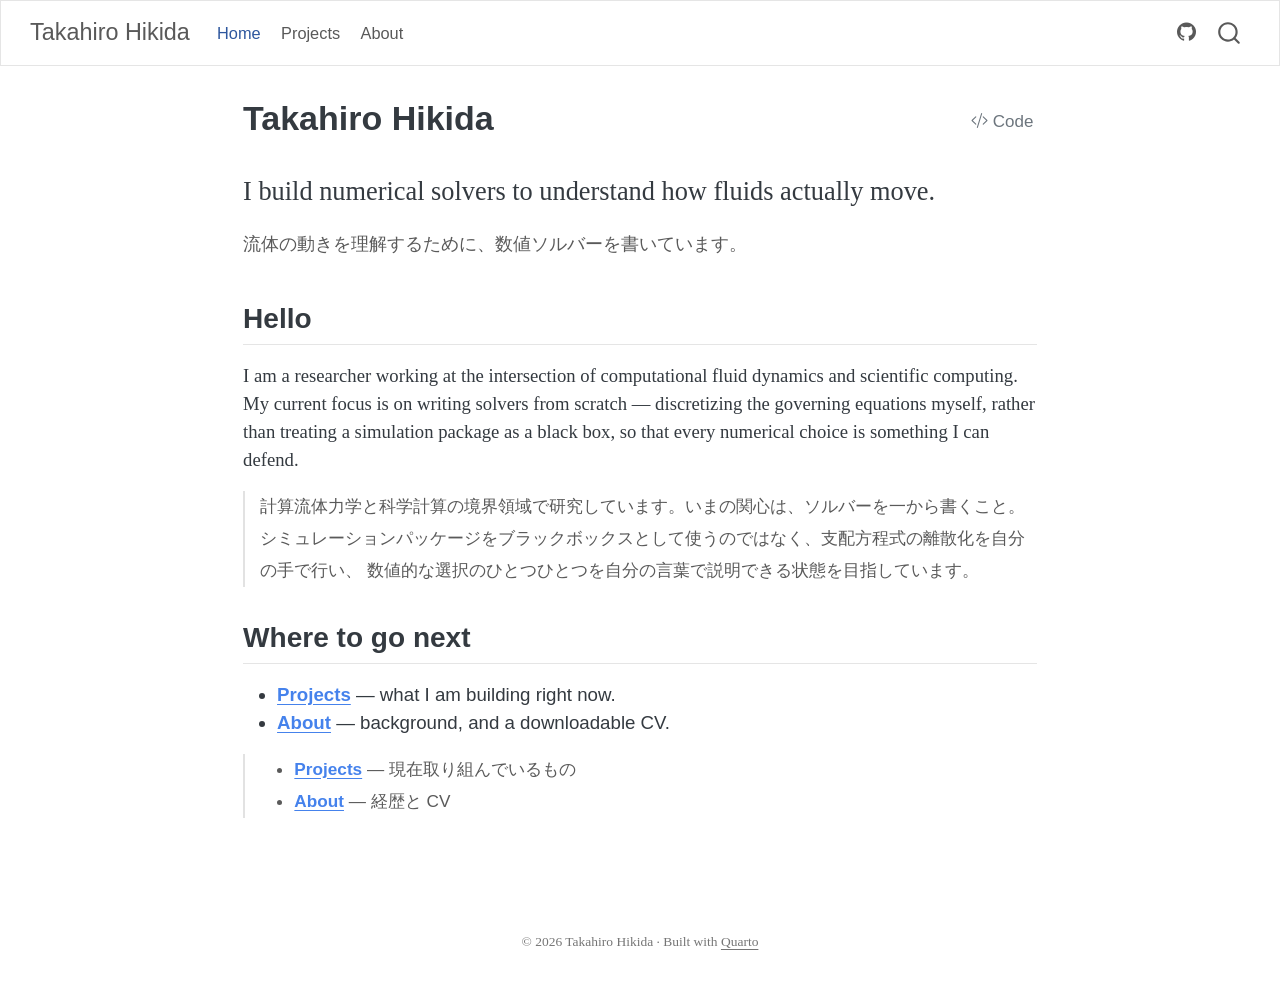
==== index.html @ 6de11430 "Built site for gh-pages" ====
<!DOCTYPE html>
<html xmlns="http://www.w3.org/1999/xhtml" lang="en" xml:lang="en"><head>

<meta charset="utf-8">
<meta name="generator" content="quarto-1.10.18">

<meta name="viewport" content="width=device-width, initial-scale=1.0, user-scalable=yes">


<title>Takahiro Hikida</title>
<style>
/* Default styles provided by pandoc.
** See https://pandoc.org/MANUAL.html#variables-for-html for config info.
*/
span.smallcaps{font-variant: small-caps;}
div.columns{display: flex; gap: 1.5em;}
div.column{flex: auto;}
@media screen {
div.columns{gap: min(4vw, 1.5em);}
div.column{overflow-x: auto;}
}
div.hanging-indent{margin-left: 1.5em; text-indent: -1.5em;}
ul.task-list{list-style: none;}
ul.task-list li input[type="checkbox"] {
  width: 0.8em;
  margin: 0 0.8em 0.2em -1em; /* quarto-specific, see https://github.com/quarto-dev/quarto-cli/issues/4556 */ 
  vertical-align: middle;
}
/* CSS for syntax highlighting */
html { -webkit-text-size-adjust: 100%; }
pre > code.sourceCode { white-space: pre; position: relative; }
pre > code.sourceCode > span { display: inline-block; line-height: 1.25; }
pre > code.sourceCode > span:empty { height: 1.2em; }
.sourceCode { overflow: visible; }
code.sourceCode > span { color: inherit; text-decoration: inherit; }
div.sourceCode { margin: 1em 0; }
pre.sourceCode { margin: 0; }
@media screen {
div.sourceCode { overflow: auto; }
}
@media print {
pre > code.sourceCode { white-space: pre-wrap; }
pre > code.sourceCode > span { text-indent: -5em; padding-left: 5em; }
}
pre.numberSource code
  { counter-reset: source-line 0; }
pre.numberSource code > span
  { position: relative; left: -4em; counter-increment: source-line; }
pre.numberSource code > span > a:first-child::before
  { content: counter(source-line);
    position: relative; left: -1em; text-align: right; vertical-align: baseline;
    border: none; display: inline-block;
    -webkit-touch-callout: none; -webkit-user-select: none;
    -khtml-user-select: none; -moz-user-select: none;
    -ms-user-select: none; user-select: none;
    padding: 0 4px; width: 4em;
  }
pre.numberSource { margin-left: 3em;  padding-left: 4px; }
div.sourceCode
  {   }
@media screen {
pre > code.sourceCode > span > a:first-child::before { text-decoration: underline; }
}
</style>


<script src="site_libs/quarto-nav/quarto-nav.js"></script>
<script src="site_libs/quarto-nav/headroom.min.js"></script>
<script src="site_libs/clipboard/clipboard.min.js"></script>
<script src="site_libs/quarto-search/autocomplete.umd.js"></script>
<script src="site_libs/quarto-search/fuse.min.js"></script>
<script src="site_libs/quarto-search/quarto-search.js"></script>
<meta name="quarto:offset" content="./">
<script src="site_libs/quarto-html/quarto.js" type="module"></script>
<script src="site_libs/quarto-html/tabsets/tabsets.js" type="module"></script>
<script src="site_libs/quarto-html/popper.min.js"></script>
<script src="site_libs/quarto-html/tippy.umd.min.js"></script>
<script src="site_libs/quarto-html/anchor.min.js"></script>
<link href="site_libs/quarto-html/tippy.css" rel="stylesheet">
<link href="site_libs/quarto-html/quarto-syntax-highlighting-64a204ab8560d761af7679ceaba22944.css" rel="stylesheet" id="quarto-text-highlighting-styles">
<script src="site_libs/bootstrap/bootstrap.min.js"></script>
<link href="site_libs/bootstrap/bootstrap-icons.css" rel="stylesheet">
<link href="site_libs/bootstrap/bootstrap-bd2fbcf52716fee708c0453c73363b80.min.css" rel="stylesheet" append-hash="true" id="quarto-bootstrap" data-mode="light">
<script id="quarto-search-options" type="application/json">{
  "location": "navbar",
  "copy-button": false,
  "collapse-after": 3,
  "panel-placement": "end",
  "type": "overlay",
  "limit": 50,
  "keyboard-shortcut": [
    "f",
    "/",
    "s"
  ],
  "show-item-context": false,
  "language": {
    "search-no-results-text": "No results",
    "search-matching-documents-text": "matching documents",
    "search-copy-link-title": "Copy link to search",
    "search-hide-matches-text": "Hide additional matches",
    "search-more-match-text": "more match in this document",
    "search-more-matches-text": "more matches in this document",
    "search-clear-button-title": "Clear",
    "search-text-placeholder": "",
    "search-detached-cancel-button-title": "Cancel",
    "search-submit-button-title": "Submit",
    "search-label": "Search"
  }
}</script>


<link rel="stylesheet" href="styles.css">
</head>

<body class="nav-fixed fullcontent quarto-light">

<div id="quarto-search-results"></div>
  <header id="quarto-header" class="headroom fixed-top">
    <nav class="navbar navbar-expand-lg " data-bs-theme="dark">
      <div class="navbar-container container-fluid">
      <div class="navbar-brand-container mx-auto">
    <a class="navbar-brand" href="./index.html">
    <span class="navbar-title">Takahiro Hikida</span>
    </a>
  </div>
            <div id="quarto-search" class="" title="Search"></div>
          <button class="navbar-toggler" type="button" data-bs-toggle="collapse" data-bs-target="#navbarCollapse" aria-controls="navbarCollapse" role="menu" aria-expanded="false" aria-label="Toggle navigation" onclick="if (window.quartoToggleHeadroom) { window.quartoToggleHeadroom(); }">
  <span class="navbar-toggler-icon"></span>
</button>
          <div class="collapse navbar-collapse" id="navbarCollapse">
            <ul class="navbar-nav navbar-nav-scroll me-auto">
  <li class="nav-item">
    <a class="nav-link active" href="./index.html" aria-current="page"> 
<span class="menu-text">Home</span></a>
  </li>  
  <li class="nav-item">
    <a class="nav-link" href="./projects.html"> 
<span class="menu-text">Projects</span></a>
  </li>  
  <li class="nav-item">
    <a class="nav-link" href="./about.html"> 
<span class="menu-text">About</span></a>
  </li>  
</ul>
            <ul class="navbar-nav navbar-nav-scroll ms-auto">
  <li class="nav-item compact">
    <a class="nav-link" href="https://github.com/takahiro-h16"> <i class="bi bi-github" role="img" aria-label="GitHub">
</i> 
<span class="menu-text"></span></a>
  </li>  
</ul>
          </div> <!-- /navcollapse -->
            <div class="quarto-navbar-tools">
</div>
      </div> <!-- /container-fluid -->
    </nav>
</header>
<!-- content -->
<div id="quarto-content" class="quarto-container page-columns page-rows-contents page-layout-article page-navbar">
<!-- sidebar -->
<!-- margin-sidebar -->
    
<!-- main -->
<main class="content" id="quarto-document-content">

<header id="title-block-header" class="quarto-title-block default">
<div class="quarto-title">
<div class="quarto-title-block"><div><h1 class="title">Takahiro Hikida</h1><button type="button" class="btn code-tools-button" id="quarto-code-tools-source"><i class="bi"></i> Code</button></div></div>
</div>



<div class="quarto-title-meta">

    
  
    
  </div>
  


</header>


<div class="lead-definition">
<p>I build numerical solvers to understand how fluids actually move.</p>
</div>
<div class="ja lead-definition-ja">
<p>流体の動きを理解するために、数値ソルバーを書いています。</p>
</div>
<section id="hello" class="level2">
<h2 class="anchored" data-anchor-id="hello">Hello</h2>
<p>I am a researcher working at the intersection of computational fluid dynamics and scientific computing. My current focus is on writing solvers from scratch — discretizing the governing equations myself, rather than treating a simulation package as a black box, so that every numerical choice is something I can defend.</p>
<div class="ja">
<p>計算流体力学と科学計算の境界領域で研究しています。いまの関心は、ソルバーを一から書くこと。 シミュレーションパッケージをブラックボックスとして使うのではなく、支配方程式の離散化を自分の手で行い、 数値的な選択のひとつひとつを自分の言葉で説明できる状態を目指しています。</p>
</div>
</section>
<section id="where-to-go-next" class="level2">
<h2 class="anchored" data-anchor-id="where-to-go-next">Where to go next</h2>
<ul>
<li><a href="./projects.html"><strong>Projects</strong></a> — what I am building right now.</li>
<li><a href="./about.html"><strong>About</strong></a> — background, and a downloadable CV.</li>
</ul>
<div class="ja">
<ul>
<li><a href="./projects.html"><strong>Projects</strong></a> — 現在取り組んでいるもの</li>
<li><a href="./about.html"><strong>About</strong></a> — 経歴と CV</li>
</ul>
</div>


<!-- -->

</section>

</main> <!-- /main -->
<script id="quarto-html-after-body" type="application/javascript">
  window.document.addEventListener("DOMContentLoaded", function (event) {
    const icon = "";
    const anchorJS = new window.AnchorJS();
    anchorJS.options = {
      placement: 'right',
      icon: icon
    };
    anchorJS.add('.anchored');
    const isCodeAnnotation = (el) => {
      for (const clz of el.classList) {
        if (clz.startsWith('code-annotation-')) {                     
          return true;
        }
      }
      return false;
    }
    const onCopySuccess = function(e) {
      // button target
      const button = e.trigger;
      // don't keep focus
      button.blur();
      // flash "checked"
      button.classList.add('code-copy-button-checked');
      var currentTitle = button.getAttribute("title");
      button.setAttribute("title", "Copied!");
      let tooltip;
      if (window.bootstrap) {
        button.setAttribute("data-bs-toggle", "tooltip");
        button.setAttribute("data-bs-placement", "left");
        button.setAttribute("data-bs-title", "Copied!");
        tooltip = new bootstrap.Tooltip(button, 
          { trigger: "manual", 
            customClass: "code-copy-button-tooltip",
            offset: [0, -8]});
        tooltip.show();    
      }
      setTimeout(function() {
        if (tooltip) {
          tooltip.hide();
          button.removeAttribute("data-bs-title");
          button.removeAttribute("data-bs-toggle");
          button.removeAttribute("data-bs-placement");
        }
        button.setAttribute("title", currentTitle);
        button.classList.remove('code-copy-button-checked');
      }, 1000);
      // clear code selection
      e.clearSelection();
    }
    const getTextToCopy = function(trigger) {
      const outerScaffold = trigger.parentElement.cloneNode(true);
      const codeEl = outerScaffold.querySelector('code');
      for (const childEl of codeEl.children) {
        if (isCodeAnnotation(childEl)) {
          childEl.remove();
        }
      }
      return codeEl.innerText;
    }
    const clipboard = new window.ClipboardJS('.code-copy-button:not([data-in-quarto-modal])', {
      text: getTextToCopy
    });
    clipboard.on('success', onCopySuccess);
    if (window.document.getElementById('quarto-embedded-source-code-modal')) {
      const clipboardModal = new window.ClipboardJS('.code-copy-button[data-in-quarto-modal]', {
        text: getTextToCopy,
        container: window.document.getElementById('quarto-embedded-source-code-modal')
      });
      clipboardModal.on('success', onCopySuccess);
    }
    const viewSource = window.document.getElementById('quarto-view-source') ||
                       window.document.getElementById('quarto-code-tools-source');
    if (viewSource) {
      const sourceUrl = viewSource.getAttribute("data-quarto-source-url");
      viewSource.addEventListener("click", function(e) {
        if (sourceUrl) {
          // rstudio viewer pane
          if (/\bcapabilities=\b/.test(window.location)) {
            window.open(sourceUrl);
          } else {
            window.location.href = sourceUrl;
          }
        } else {
          const modal = new bootstrap.Modal(document.getElementById('quarto-embedded-source-code-modal'));
          modal.show();
        }
        return false;
      });
    }
    function toggleCodeHandler(show) {
      return function(e) {
        const cellDetails = window.document.querySelectorAll(".cell details.code-fold");
        for (let i=0; i<cellDetails.length; i++) {
          const details = cellDetails[i];
          if (show) {
            details.open = true;
          } else {
            details.removeAttribute("open");
          }
        }
        const cellCodeDivs = window.document.querySelectorAll(".cell div.sourceCode.cell-code");
        const fromCls = show ? "hidden" : "unhidden";
        const toCls = show ? "unhidden" : "hidden";
        for (let i=0; i<cellCodeDivs.length; i++) {
          const codeDiv = cellCodeDivs[i];
          if (codeDiv.classList.contains(fromCls)) {
            codeDiv.classList.remove(fromCls);
            codeDiv.classList.add(toCls);
          } 
        }
        return false;
      }
    }
    const hideAllCode = window.document.getElementById("quarto-hide-all-code");
    if (hideAllCode) {
      hideAllCode.addEventListener("click", toggleCodeHandler(false));
    }
    const showAllCode = window.document.getElementById("quarto-show-all-code");
    if (showAllCode) {
      showAllCode.addEventListener("click", toggleCodeHandler(true));
    }
      var localhostRegex = new RegExp(/^(?:http|https):\/\/localhost\:?[0-9]*\//);
      var mailtoRegex = new RegExp(/^mailto:/);
        var filterRegex = new RegExp("https:\/\/takahiro-h16\.github\.io");
      var isInternal = (href) => {
          return filterRegex.test(href) || localhostRegex.test(href) || mailtoRegex.test(href);
      }
      // Inspect non-navigation links and adorn them if external
     var links = window.document.querySelectorAll('a[href]:not(.nav-link):not(.navbar-brand):not(.toc-action):not(.sidebar-link):not(.sidebar-item-toggle):not(.pagination-link):not(.no-external):not([aria-hidden]):not(.dropdown-item):not(.quarto-navigation-tool):not(.about-link)');
      for (var i=0; i<links.length; i++) {
        const link = links[i];
        if (!isInternal(link.href)) {
          // undo the damage that might have been done by quarto-nav.js in the case of
          // links that we want to consider external
          if (link.dataset.originalHref !== undefined) {
            link.href = link.dataset.originalHref;
          }
        }
      }
    function tippyHover(el, contentFn, onTriggerFn, onUntriggerFn) {
      const config = {
        allowHTML: true,
        maxWidth: 500,
        delay: 100,
        arrow: false,
        appendTo: function(el) {
            return el.parentElement;
        },
        interactive: true,
        interactiveBorder: 10,
        theme: 'quarto',
        placement: 'bottom-start',
      };
      if (contentFn) {
        config.content = contentFn;
      }
      if (onTriggerFn) {
        config.onTrigger = onTriggerFn;
      }
      if (onUntriggerFn) {
        config.onUntrigger = onUntriggerFn;
      }
      window.tippy(el, config); 
    }
    const noterefs = window.document.querySelectorAll('a[role="doc-noteref"]');
    for (var i=0; i<noterefs.length; i++) {
      const ref = noterefs[i];
      tippyHover(ref, function() {
        // use id or data attribute instead here
        let href = ref.getAttribute('data-footnote-href') || ref.getAttribute('href');
        try { href = new URL(href).hash; } catch {}
        const id = href.replace(/^#\/?/, "");
        const note = window.document.getElementById(id);
        if (note) {
          return note.innerHTML;
        } else {
          return "";
        }
      });
    }
    const xrefs = window.document.querySelectorAll('a.quarto-xref');
    const processXRef = (id, note) => {
      // Strip column container classes
      const stripColumnClz = (el) => {
        el.classList.remove("page-full", "page-columns");
        if (el.children) {
          for (const child of el.children) {
            stripColumnClz(child);
          }
        }
      }
      stripColumnClz(note)
      if (id === null || id.startsWith('sec-')) {
        // Special case sections, only their first couple elements
        const container = document.createElement("div");
        if (note.children && note.children.length > 2) {
          container.appendChild(note.children[0].cloneNode(true));
          for (let i = 1; i < note.children.length; i++) {
            const child = note.children[i];
            if (child.tagName === "P" && child.innerText === "") {
              continue;
            } else {
              container.appendChild(child.cloneNode(true));
              break;
            }
          }
          if (window.Quarto?.typesetMath) {
            window.Quarto.typesetMath(container);
          }
          return container.innerHTML
        } else {
          if (window.Quarto?.typesetMath) {
            window.Quarto.typesetMath(note);
          }
          return note.innerHTML;
        }
      } else {
        // Remove any anchor links if they are present
        const anchorLink = note.querySelector('a.anchorjs-link');
        if (anchorLink) {
          anchorLink.remove();
        }
        if (window.Quarto?.typesetMath) {
          window.Quarto.typesetMath(note);
        }
        if (note.classList.contains("callout")) {
          return note.outerHTML;
        } else {
          return note.innerHTML;
        }
      }
    }
    for (var i=0; i<xrefs.length; i++) {
      const xref = xrefs[i];
      tippyHover(xref, undefined, function(instance) {
        instance.disable();
        let url = xref.getAttribute('href');
        let hash = undefined; 
        if (url.startsWith('#')) {
          hash = url;
        } else {
          try { hash = new URL(url).hash; } catch {}
        }
        if (hash) {
          const id = hash.replace(/^#\/?/, "");
          const note = window.document.getElementById(id);
          if (note !== null) {
            try {
              const html = processXRef(id, note.cloneNode(true));
              instance.setContent(html);
            } finally {
              instance.enable();
              instance.show();
            }
          } else {
            // See if we can fetch this
            fetch(url.split('#')[0])
            .then(res => res.text())
            .then(html => {
              const parser = new DOMParser();
              const htmlDoc = parser.parseFromString(html, "text/html");
              const note = htmlDoc.getElementById(id);
              if (note !== null) {
                const html = processXRef(id, note);
                instance.setContent(html);
              } 
            }).finally(() => {
              instance.enable();
              instance.show();
            });
          }
        } else {
          // See if we can fetch a full url (with no hash to target)
          // This is a special case and we should probably do some content thinning / targeting
          fetch(url)
          .then(res => res.text())
          .then(html => {
            const parser = new DOMParser();
            const htmlDoc = parser.parseFromString(html, "text/html");
            const note = htmlDoc.querySelector('main.content');
            if (note !== null) {
              // This should only happen for chapter cross references
              // (since there is no id in the URL)
              // remove the first header
              if (note.children.length > 0 && note.children[0].tagName === "HEADER") {
                note.children[0].remove();
              }
              const html = processXRef(null, note);
              instance.setContent(html);
            } 
          }).finally(() => {
            instance.enable();
            instance.show();
          });
        }
      }, function(instance) {
      });
    }
        let selectedAnnoteEl;
        const selectorForAnnotation = ( cell, annotation) => {
          let cellAttr = 'data-code-cell="' + cell + '"';
          let lineAttr = 'data-code-annotation="' +  annotation + '"';
          const selector = 'span[' + cellAttr + '][' + lineAttr + ']';
          return selector;
        }
        const selectCodeLines = (annoteEl) => {
          const doc = window.document;
          const targetCell = annoteEl.getAttribute("data-target-cell");
          const targetAnnotation = annoteEl.getAttribute("data-target-annotation");
          const annoteSpan = window.document.querySelector(selectorForAnnotation(targetCell, targetAnnotation));
          const lines = annoteSpan.getAttribute("data-code-lines").split(",");
          const lineIds = lines.map((line) => {
            return targetCell + "-" + line;
          })
          let top = null;
          let height = null;
          let parent = null;
          if (lineIds.length > 0) {
              //compute the position of the single el (top and bottom and make a div)
              const el = window.document.getElementById(lineIds[0]);
              top = el.offsetTop;
              height = el.offsetHeight;
              parent = el.parentElement.parentElement;
            if (lineIds.length > 1) {
              const lastEl = window.document.getElementById(lineIds[lineIds.length - 1]);
              const bottom = lastEl.offsetTop + lastEl.offsetHeight;
              height = bottom - top;
            }
            if (top !== null && height !== null && parent !== null) {
              // cook up a div (if necessary) and position it 
              let div = window.document.getElementById("code-annotation-line-highlight");
              if (div === null) {
                div = window.document.createElement("div");
                div.setAttribute("id", "code-annotation-line-highlight");
                div.style.position = 'absolute';
                parent.appendChild(div);
              }
              div.style.top = top - 2 + "px";
              div.style.height = height + 4 + "px";
              div.style.left = 0;
              let gutterDiv = window.document.getElementById("code-annotation-line-highlight-gutter");
              if (gutterDiv === null) {
                gutterDiv = window.document.createElement("div");
                gutterDiv.setAttribute("id", "code-annotation-line-highlight-gutter");
                gutterDiv.style.position = 'absolute';
                const codeCell = window.document.getElementById(targetCell);
                const gutter = codeCell.querySelector('.code-annotation-gutter');
                gutter.appendChild(gutterDiv);
              }
              gutterDiv.style.top = top - 2 + "px";
              gutterDiv.style.height = height + 4 + "px";
            }
            selectedAnnoteEl = annoteEl;
          }
        };
        const unselectCodeLines = () => {
          const elementsIds = ["code-annotation-line-highlight", "code-annotation-line-highlight-gutter"];
          elementsIds.forEach((elId) => {
            const div = window.document.getElementById(elId);
            if (div) {
              div.remove();
            }
          });
          selectedAnnoteEl = undefined;
        };
          // Handle positioning of the toggle
      window.addEventListener(
        "resize",
        throttle(() => {
          elRect = undefined;
          if (selectedAnnoteEl) {
            selectCodeLines(selectedAnnoteEl);
          }
        }, 10)
      );
      function throttle(fn, ms) {
      let throttle = false;
      let timer;
        return (...args) => {
          if(!throttle) { // first call gets through
              fn.apply(this, args);
              throttle = true;
          } else { // all the others get throttled
              if(timer) clearTimeout(timer); // cancel #2
              timer = setTimeout(() => {
                fn.apply(this, args);
                timer = throttle = false;
              }, ms);
          }
        };
      }
        // Attach click handler to the DT
        const annoteDls = window.document.querySelectorAll('dt[data-target-cell]');
        for (const annoteDlNode of annoteDls) {
          annoteDlNode.addEventListener('click', (event) => {
            const clickedEl = event.target;
            if (clickedEl !== selectedAnnoteEl) {
              unselectCodeLines();
              const activeEl = window.document.querySelector('dt[data-target-cell].code-annotation-active');
              if (activeEl) {
                activeEl.classList.remove('code-annotation-active');
              }
              selectCodeLines(clickedEl);
              clickedEl.classList.add('code-annotation-active');
            } else {
              // Unselect the line
              unselectCodeLines();
              clickedEl.classList.remove('code-annotation-active');
            }
          });
        }
    const findCites = (el) => {
      const parentEl = el.parentElement;
      if (parentEl) {
        const cites = parentEl.dataset.cites;
        if (cites) {
          return {
            el,
            cites: cites.split(' ')
          };
        } else {
          return findCites(el.parentElement)
        }
      } else {
        return undefined;
      }
    };
    var bibliorefs = window.document.querySelectorAll('a[role="doc-biblioref"]');
    for (var i=0; i<bibliorefs.length; i++) {
      const ref = bibliorefs[i];
      const citeInfo = findCites(ref);
      if (citeInfo) {
        tippyHover(citeInfo.el, function() {
          var popup = window.document.createElement('div');
          citeInfo.cites.forEach(function(cite) {
            var citeDiv = window.document.createElement('div');
            citeDiv.classList.add('hanging-indent');
            citeDiv.classList.add('csl-entry');
            var biblioDiv = window.document.getElementById('ref-' + cite);
            if (biblioDiv) {
              citeDiv.innerHTML = biblioDiv.innerHTML;
            }
            popup.appendChild(citeDiv);
          });
          return popup.innerHTML;
        });
      }
    }
  });
  </script><div class="modal fade" id="quarto-embedded-source-code-modal" tabindex="-1" aria-labelledby="quarto-embedded-source-code-modal-label" aria-hidden="true"><div class="modal-dialog modal-dialog-scrollable"><div class="modal-content"><div class="modal-header"><h5 class="modal-title" id="quarto-embedded-source-code-modal-label">Source Code</h5><button class="btn-close" data-bs-dismiss="modal"></button></div><div class="modal-body"><div class="">
<div class="code-copy-outer-scaffold"><div class="sourceCode" id="cb1" data-shortcodes="false"><pre class="sourceCode markdown code-with-copy"><code class="sourceCode markdown"><span id="cb1-1"><a href="#cb1-1" aria-hidden="true" tabindex="-1"></a><span class="co">---</span></span>
<span id="cb1-2"><a href="#cb1-2" aria-hidden="true" tabindex="-1"></a><span class="an">title:</span><span class="co"> "Takahiro Hikida"</span></span>
<span id="cb1-3"><a href="#cb1-3" aria-hidden="true" tabindex="-1"></a><span class="an">toc:</span><span class="co"> false</span></span>
<span id="cb1-4"><a href="#cb1-4" aria-hidden="true" tabindex="-1"></a><span class="co">---</span></span>
<span id="cb1-5"><a href="#cb1-5" aria-hidden="true" tabindex="-1"></a></span>
<span id="cb1-6"><a href="#cb1-6" aria-hidden="true" tabindex="-1"></a>::: {.lead-definition}</span>
<span id="cb1-7"><a href="#cb1-7" aria-hidden="true" tabindex="-1"></a>I build numerical solvers to understand how fluids actually move.</span>
<span id="cb1-8"><a href="#cb1-8" aria-hidden="true" tabindex="-1"></a>:::</span>
<span id="cb1-9"><a href="#cb1-9" aria-hidden="true" tabindex="-1"></a></span>
<span id="cb1-10"><a href="#cb1-10" aria-hidden="true" tabindex="-1"></a>::: {.ja .lead-definition-ja}</span>
<span id="cb1-11"><a href="#cb1-11" aria-hidden="true" tabindex="-1"></a>流体の動きを理解するために、数値ソルバーを書いています。</span>
<span id="cb1-12"><a href="#cb1-12" aria-hidden="true" tabindex="-1"></a>:::</span>
<span id="cb1-13"><a href="#cb1-13" aria-hidden="true" tabindex="-1"></a></span>
<span id="cb1-14"><a href="#cb1-14" aria-hidden="true" tabindex="-1"></a><span class="fu">## Hello</span></span>
<span id="cb1-15"><a href="#cb1-15" aria-hidden="true" tabindex="-1"></a></span>
<span id="cb1-16"><a href="#cb1-16" aria-hidden="true" tabindex="-1"></a>I am a researcher working at the intersection of computational fluid dynamics and</span>
<span id="cb1-17"><a href="#cb1-17" aria-hidden="true" tabindex="-1"></a>scientific computing. My current focus is on writing solvers from scratch —</span>
<span id="cb1-18"><a href="#cb1-18" aria-hidden="true" tabindex="-1"></a>discretizing the governing equations myself, rather than treating a simulation</span>
<span id="cb1-19"><a href="#cb1-19" aria-hidden="true" tabindex="-1"></a>package as a black box, so that every numerical choice is something I can defend.</span>
<span id="cb1-20"><a href="#cb1-20" aria-hidden="true" tabindex="-1"></a></span>
<span id="cb1-21"><a href="#cb1-21" aria-hidden="true" tabindex="-1"></a>::: {.ja}</span>
<span id="cb1-22"><a href="#cb1-22" aria-hidden="true" tabindex="-1"></a>計算流体力学と科学計算の境界領域で研究しています。いまの関心は、ソルバーを一から書くこと。</span>
<span id="cb1-23"><a href="#cb1-23" aria-hidden="true" tabindex="-1"></a>シミュレーションパッケージをブラックボックスとして使うのではなく、支配方程式の離散化を自分の手で行い、</span>
<span id="cb1-24"><a href="#cb1-24" aria-hidden="true" tabindex="-1"></a>数値的な選択のひとつひとつを自分の言葉で説明できる状態を目指しています。</span>
<span id="cb1-25"><a href="#cb1-25" aria-hidden="true" tabindex="-1"></a>:::</span>
<span id="cb1-26"><a href="#cb1-26" aria-hidden="true" tabindex="-1"></a></span>
<span id="cb1-27"><a href="#cb1-27" aria-hidden="true" tabindex="-1"></a><span class="fu">## Where to go next</span></span>
<span id="cb1-28"><a href="#cb1-28" aria-hidden="true" tabindex="-1"></a></span>
<span id="cb1-29"><a href="#cb1-29" aria-hidden="true" tabindex="-1"></a><span class="ss">- </span><span class="co">[</span><span class="ot">**Projects**</span><span class="co">](projects.qmd)</span> — what I am building right now.</span>
<span id="cb1-30"><a href="#cb1-30" aria-hidden="true" tabindex="-1"></a><span class="ss">- </span><span class="co">[</span><span class="ot">**About**</span><span class="co">](about.qmd)</span> — background, and a downloadable CV.</span>
<span id="cb1-31"><a href="#cb1-31" aria-hidden="true" tabindex="-1"></a></span>
<span id="cb1-32"><a href="#cb1-32" aria-hidden="true" tabindex="-1"></a>::: {.ja}</span>
<span id="cb1-33"><a href="#cb1-33" aria-hidden="true" tabindex="-1"></a><span class="ss">- </span><span class="co">[</span><span class="ot">**Projects**</span><span class="co">](projects.qmd)</span> — 現在取り組んでいるもの</span>
<span id="cb1-34"><a href="#cb1-34" aria-hidden="true" tabindex="-1"></a><span class="ss">- </span><span class="co">[</span><span class="ot">**About**</span><span class="co">](about.qmd)</span> — 経歴と CV</span>
<span id="cb1-35"><a href="#cb1-35" aria-hidden="true" tabindex="-1"></a>:::</span></code></pre></div><button title="Copy to Clipboard" class="code-copy-button" data-in-quarto-modal=""><i class="bi"></i></button></div>
</div></div></div></div></div>
</div> <!-- /content -->
<footer class="footer">
  <div class="nav-footer">
    <div class="nav-footer-left">
      &nbsp;
    </div>   
    <div class="nav-footer-center">
<p>© 2026 Takahiro Hikida · Built with <a href="https://quarto.org">Quarto</a></p>
</div>
    <div class="nav-footer-right">
      &nbsp;
    </div>
  </div>
</footer>




</body></html>
---- site_libs/quarto-html/tippy.css ----
.tippy-box[data-animation=fade][data-state=hidden]{opacity:0}[data-tippy-root]{max-width:calc(100vw - 10px)}.tippy-box{position:relative;background-color:#333;color:#fff;border-radius:4px;font-size:14px;line-height:1.4;white-space:normal;outline:0;transition-property:transform,visibility,opacity}.tippy-box[data-placement^=top]>.tippy-arrow{bottom:0}.tippy-box[data-placement^=top]>.tippy-arrow:before{bottom:-7px;left:0;border-width:8px 8px 0;border-top-color:initial;transform-origin:center top}.tippy-box[data-placement^=bottom]>.tippy-arrow{top:0}.tippy-box[data-placement^=bottom]>.tippy-arrow:before{top:-7px;left:0;border-width:0 8px 8px;border-bottom-color:initial;transform-origin:center bottom}.tippy-box[data-placement^=left]>.tippy-arrow{right:0}.tippy-box[data-placement^=left]>.tippy-arrow:before{border-width:8px 0 8px 8px;border-left-color:initial;right:-7px;transform-origin:center left}.tippy-box[data-placement^=right]>.tippy-arrow{left:0}.tippy-box[data-placement^=right]>.tippy-arrow:before{left:-7px;border-width:8px 8px 8px 0;border-right-color:initial;transform-origin:center right}.tippy-box[data-inertia][data-state=visible]{transition-timing-function:cubic-bezier(.54,1.5,.38,1.11)}.tippy-arrow{width:16px;height:16px;color:#333}.tippy-arrow:before{content:"";position:absolute;border-color:transparent;border-style:solid}.tippy-content{position:relative;padding:5px 9px;z-index:1}
---- site_libs/quarto-html/quarto-syntax-highlighting-64a204ab8560d761af7679ceaba22944.css ----
/* quarto syntax highlight colors */
:root {
  --quarto-hl-ot-color: #003B4F;
  --quarto-hl-at-color: #657422;
  --quarto-hl-ss-color: #20794D;
  --quarto-hl-an-color: #5E5E5E;
  --quarto-hl-fu-color: #4758AB;
  --quarto-hl-st-color: #20794D;
  --quarto-hl-cf-color: #003B4F;
  --quarto-hl-op-color: #5E5E5E;
  --quarto-hl-er-color: #AD0000;
  --quarto-hl-bn-color: #AD0000;
  --quarto-hl-al-color: #AD0000;
  --quarto-hl-va-color: #111111;
  --quarto-hl-bu-color: inherit;
  --quarto-hl-ex-color: inherit;
  --quarto-hl-pp-color: #AD0000;
  --quarto-hl-in-color: #5E5E5E;
  --quarto-hl-vs-color: #20794D;
  --quarto-hl-wa-color: #5E5E5E;
  --quarto-hl-do-color: #5E5E5E;
  --quarto-hl-im-color: #00769E;
  --quarto-hl-ch-color: #20794D;
  --quarto-hl-dt-color: #AD0000;
  --quarto-hl-fl-color: #AD0000;
  --quarto-hl-co-color: #5E5E5E;
  --quarto-hl-cv-color: #5E5E5E;
  --quarto-hl-cn-color: #8f5902;
  --quarto-hl-sc-color: #5E5E5E;
  --quarto-hl-dv-color: #AD0000;
  --quarto-hl-kw-color: #003B4F;
}

/* other quarto variables */
:root {
  --quarto-font-monospace: SFMono-Regular, Menlo, Monaco, Consolas, "Liberation Mono", "Courier New", monospace;
}

/* syntax highlight based on Pandoc's rules */
pre > code.sourceCode > span {
  color: #003B4F;
}

code.sourceCode > span {
  color: #003B4F;
}

div.sourceCode,
div.sourceCode pre.sourceCode {
  color: #003B4F;
}

/* Normal */
code span {
  color: #003B4F;
}

/* Alert */
code span.al {
  color: #AD0000;
  font-style: inherit;
}

/* Annotation */
code span.an {
  color: #5E5E5E;
  font-style: inherit;
}

/* Attribute */
code span.at {
  color: #657422;
  font-style: inherit;
}

/* BaseN */
code span.bn {
  color: #AD0000;
  font-style: inherit;
}

/* BuiltIn */
code span.bu {
  font-style: inherit;
}

/* ControlFlow */
code span.cf {
  color: #003B4F;
  font-weight: bold;
  font-style: inherit;
}

/* Char */
code span.ch {
  color: #20794D;
  font-style: inherit;
}

/* Constant */
code span.cn {
  color: #8f5902;
  font-style: inherit;
}

/* Comment */
code span.co {
  color: #5E5E5E;
  font-style: inherit;
}

/* CommentVar */
code span.cv {
  color: #5E5E5E;
  font-style: italic;
}

/* Documentation */
code span.do {
  color: #5E5E5E;
  font-style: italic;
}

/* DataType */
code span.dt {
  color: #AD0000;
  font-style: inherit;
}

/* DecVal */
code span.dv {
  color: #AD0000;
  font-style: inherit;
}

/* Error */
code span.er {
  color: #AD0000;
  font-style: inherit;
}

/* Extension */
code span.ex {
  font-style: inherit;
}

/* Float */
code span.fl {
  color: #AD0000;
  font-style: inherit;
}

/* Function */
code span.fu {
  color: #4758AB;
  font-style: inherit;
}

/* Import */
code span.im {
  color: #00769E;
  font-style: inherit;
}

/* Information */
code span.in {
  color: #5E5E5E;
  font-style: inherit;
}

/* Keyword */
code span.kw {
  color: #003B4F;
  font-weight: bold;
  font-style: inherit;
}

/* Operator */
code span.op {
  color: #5E5E5E;
  font-style: inherit;
}

/* Other */
code span.ot {
  color: #003B4F;
  font-style: inherit;
}

/* Preprocessor */
code span.pp {
  color: #AD0000;
  font-style: inherit;
}

/* SpecialChar */
code span.sc {
  color: #5E5E5E;
  font-style: inherit;
}

/* SpecialString */
code span.ss {
  color: #20794D;
  font-style: inherit;
}

/* String */
code span.st {
  color: #20794D;
  font-style: inherit;
}

/* Variable */
code span.va {
  color: #111111;
  font-style: inherit;
}

/* VerbatimString */
code span.vs {
  color: #20794D;
  font-style: inherit;
}

/* Warning */
code span.wa {
  color: #5E5E5E;
  font-style: italic;
}

.prevent-inlining {
  content: "</";
}

/*# sourceMappingURL=9d8d5bb603a83b8298b89080a598c93b.css.map */
---- styles.css ----
/* ---- Bilingual layout -------------------------------------------------- */
/* Japanese blocks sit under their English counterpart, visually secondary. */
.ja {
  font-size: 0.92em;
  color: #5a5a5a;
  font-family: "Hiragino Sans", "Noto Sans JP", "Yu Gothic", Meiryo, sans-serif;
  line-height: 1.85;
  border-left: 2px solid #e2e2e2;
  padding-left: 0.9rem;
  margin: 0.4rem 0 1.6rem;
}

.ja > :last-child {
  margin-bottom: 0;
}

/* ---- Home page one-line self-definition -------------------------------- */
.lead-definition {
  font-size: 1.55rem;
  line-height: 1.5;
  font-weight: 400;
  margin: 1.8rem 0 0.4rem;
}

.lead-definition-ja {
  font-size: 1.05rem;
  border-left: none;
  padding-left: 0;
  margin-bottom: 2.4rem;
}

/* ---- Project listing cards --------------------------------------------- */
.quarto-grid-item .card-body {
  padding: 1.1rem 1.2rem;
}

.quarto-grid-item .listing-categories .listing-category {
  font-size: 0.72em;
  opacity: 0.8;
}
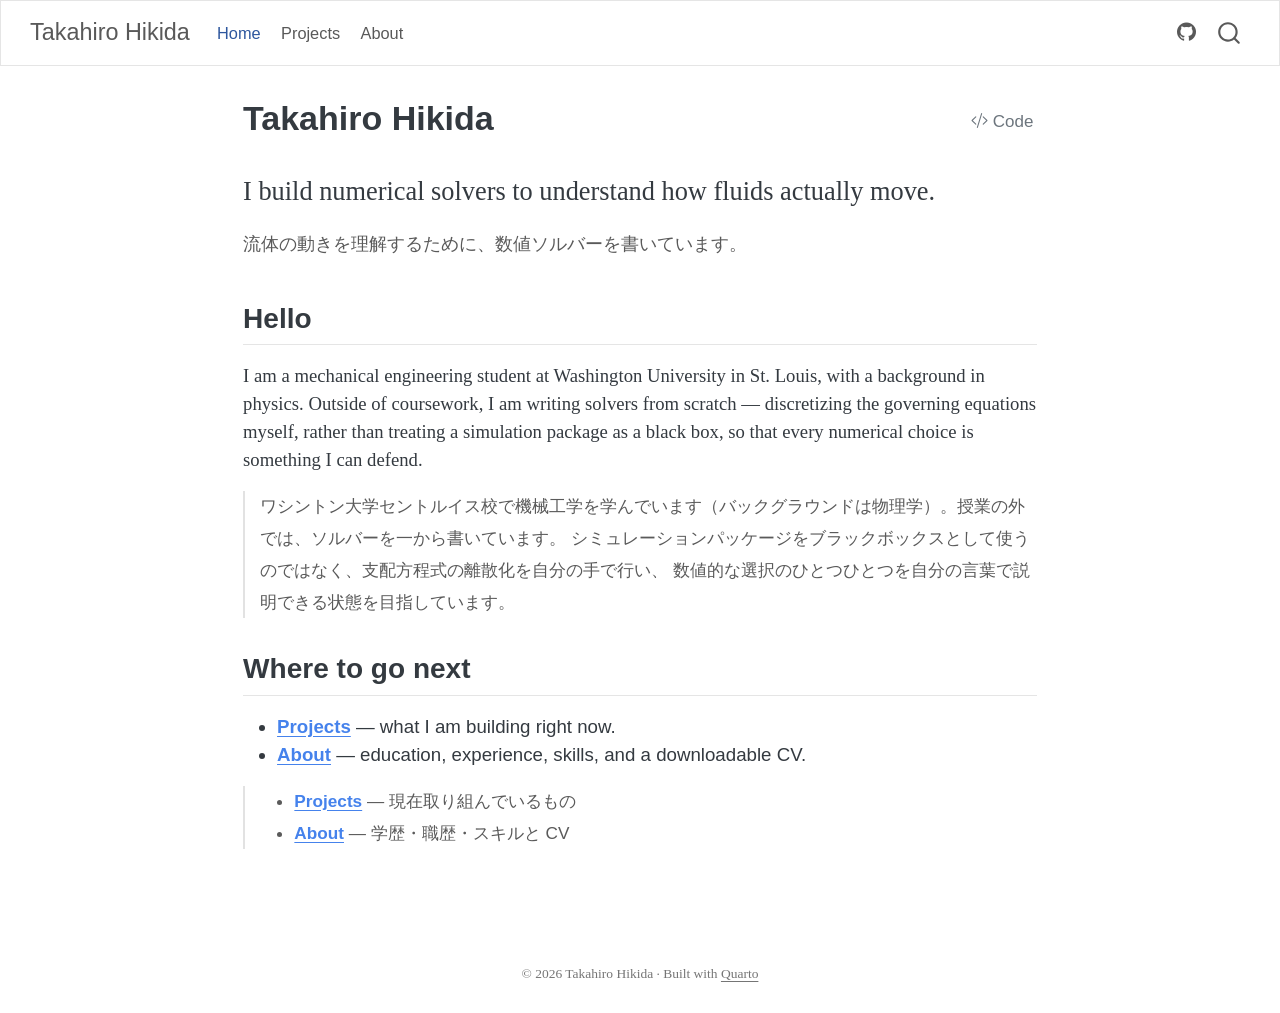
==== commit 0689baa3: "Built site for gh-pages" ====
--- a/index.html
+++ b/index.html
@@ -191,21 +191,21 @@
 </div>
 <section id="hello" class="level2">
 <h2 class="anchored" data-anchor-id="hello">Hello</h2>
-<p>I am a researcher working at the intersection of computational fluid dynamics and scientific computing. My current focus is on writing solvers from scratch — discretizing the governing equations myself, rather than treating a simulation package as a black box, so that every numerical choice is something I can defend.</p>
+<p>I am a mechanical engineering student at Washington University in St.&nbsp;Louis, with a background in physics. Outside of coursework, I am writing solvers from scratch — discretizing the governing equations myself, rather than treating a simulation package as a black box, so that every numerical choice is something I can defend.</p>
 <div class="ja">
-<p>計算流体力学と科学計算の境界領域で研究しています。いまの関心は、ソルバーを一から書くこと。 シミュレーションパッケージをブラックボックスとして使うのではなく、支配方程式の離散化を自分の手で行い、 数値的な選択のひとつひとつを自分の言葉で説明できる状態を目指しています。</p>
+<p>ワシントン大学セントルイス校で機械工学を学んでいます（バックグラウンドは物理学）。授業の外では、ソルバーを一から書いています。 シミュレーションパッケージをブラックボックスとして使うのではなく、支配方程式の離散化を自分の手で行い、 数値的な選択のひとつひとつを自分の言葉で説明できる状態を目指しています。</p>
 </div>
 </section>
 <section id="where-to-go-next" class="level2">
 <h2 class="anchored" data-anchor-id="where-to-go-next">Where to go next</h2>
 <ul>
 <li><a href="./projects.html"><strong>Projects</strong></a> — what I am building right now.</li>
-<li><a href="./about.html"><strong>About</strong></a> — background, and a downloadable CV.</li>
+<li><a href="./about.html"><strong>About</strong></a> — education, experience, skills, and a downloadable CV.</li>
 </ul>
 <div class="ja">
 <ul>
 <li><a href="./projects.html"><strong>Projects</strong></a> — 現在取り組んでいるもの</li>
-<li><a href="./about.html"><strong>About</strong></a> — 経歴と CV</li>
+<li><a href="./about.html"><strong>About</strong></a> — 学歴・職歴・スキルと CV</li>
 </ul>
 </div>
 
@@ -681,13 +681,13 @@
 <span id="cb1-13"><a href="#cb1-13" aria-hidden="true" tabindex="-1"></a></span>
 <span id="cb1-14"><a href="#cb1-14" aria-hidden="true" tabindex="-1"></a><span class="fu">## Hello</span></span>
 <span id="cb1-15"><a href="#cb1-15" aria-hidden="true" tabindex="-1"></a></span>
-<span id="cb1-16"><a href="#cb1-16" aria-hidden="true" tabindex="-1"></a>I am a researcher working at the intersection of computational fluid dynamics and</span>
-<span id="cb1-17"><a href="#cb1-17" aria-hidden="true" tabindex="-1"></a>scientific computing. My current focus is on writing solvers from scratch —</span>
+<span id="cb1-16"><a href="#cb1-16" aria-hidden="true" tabindex="-1"></a>I am a mechanical engineering student at Washington University in St. Louis,</span>
+<span id="cb1-17"><a href="#cb1-17" aria-hidden="true" tabindex="-1"></a>with a background in physics. Outside of coursework, I am writing solvers from scratch —</span>
 <span id="cb1-18"><a href="#cb1-18" aria-hidden="true" tabindex="-1"></a>discretizing the governing equations myself, rather than treating a simulation</span>
 <span id="cb1-19"><a href="#cb1-19" aria-hidden="true" tabindex="-1"></a>package as a black box, so that every numerical choice is something I can defend.</span>
 <span id="cb1-20"><a href="#cb1-20" aria-hidden="true" tabindex="-1"></a></span>
 <span id="cb1-21"><a href="#cb1-21" aria-hidden="true" tabindex="-1"></a>::: {.ja}</span>
-<span id="cb1-22"><a href="#cb1-22" aria-hidden="true" tabindex="-1"></a>計算流体力学と科学計算の境界領域で研究しています。いまの関心は、ソルバーを一から書くこと。</span>
+<span id="cb1-22"><a href="#cb1-22" aria-hidden="true" tabindex="-1"></a>ワシントン大学セントルイス校で機械工学を学んでいます（バックグラウンドは物理学）。授業の外では、ソルバーを一から書いています。</span>
 <span id="cb1-23"><a href="#cb1-23" aria-hidden="true" tabindex="-1"></a>シミュレーションパッケージをブラックボックスとして使うのではなく、支配方程式の離散化を自分の手で行い、</span>
 <span id="cb1-24"><a href="#cb1-24" aria-hidden="true" tabindex="-1"></a>数値的な選択のひとつひとつを自分の言葉で説明できる状態を目指しています。</span>
 <span id="cb1-25"><a href="#cb1-25" aria-hidden="true" tabindex="-1"></a>:::</span>
@@ -695,11 +695,11 @@
 <span id="cb1-27"><a href="#cb1-27" aria-hidden="true" tabindex="-1"></a><span class="fu">## Where to go next</span></span>
 <span id="cb1-28"><a href="#cb1-28" aria-hidden="true" tabindex="-1"></a></span>
 <span id="cb1-29"><a href="#cb1-29" aria-hidden="true" tabindex="-1"></a><span class="ss">- </span><span class="co">[</span><span class="ot">**Projects**</span><span class="co">](projects.qmd)</span> — what I am building right now.</span>
-<span id="cb1-30"><a href="#cb1-30" aria-hidden="true" tabindex="-1"></a><span class="ss">- </span><span class="co">[</span><span class="ot">**About**</span><span class="co">](about.qmd)</span> — background, and a downloadable CV.</span>
+<span id="cb1-30"><a href="#cb1-30" aria-hidden="true" tabindex="-1"></a><span class="ss">- </span><span class="co">[</span><span class="ot">**About**</span><span class="co">](about.qmd)</span> — education, experience, skills, and a downloadable CV.</span>
 <span id="cb1-31"><a href="#cb1-31" aria-hidden="true" tabindex="-1"></a></span>
 <span id="cb1-32"><a href="#cb1-32" aria-hidden="true" tabindex="-1"></a>::: {.ja}</span>
 <span id="cb1-33"><a href="#cb1-33" aria-hidden="true" tabindex="-1"></a><span class="ss">- </span><span class="co">[</span><span class="ot">**Projects**</span><span class="co">](projects.qmd)</span> — 現在取り組んでいるもの</span>
-<span id="cb1-34"><a href="#cb1-34" aria-hidden="true" tabindex="-1"></a><span class="ss">- </span><span class="co">[</span><span class="ot">**About**</span><span class="co">](about.qmd)</span> — 経歴と CV</span>
+<span id="cb1-34"><a href="#cb1-34" aria-hidden="true" tabindex="-1"></a><span class="ss">- </span><span class="co">[</span><span class="ot">**About**</span><span class="co">](about.qmd)</span> — 学歴・職歴・スキルと CV</span>
 <span id="cb1-35"><a href="#cb1-35" aria-hidden="true" tabindex="-1"></a>:::</span></code></pre></div><button title="Copy to Clipboard" class="code-copy-button" data-in-quarto-modal=""><i class="bi"></i></button></div>
 </div></div></div></div></div>
 </div> <!-- /content -->
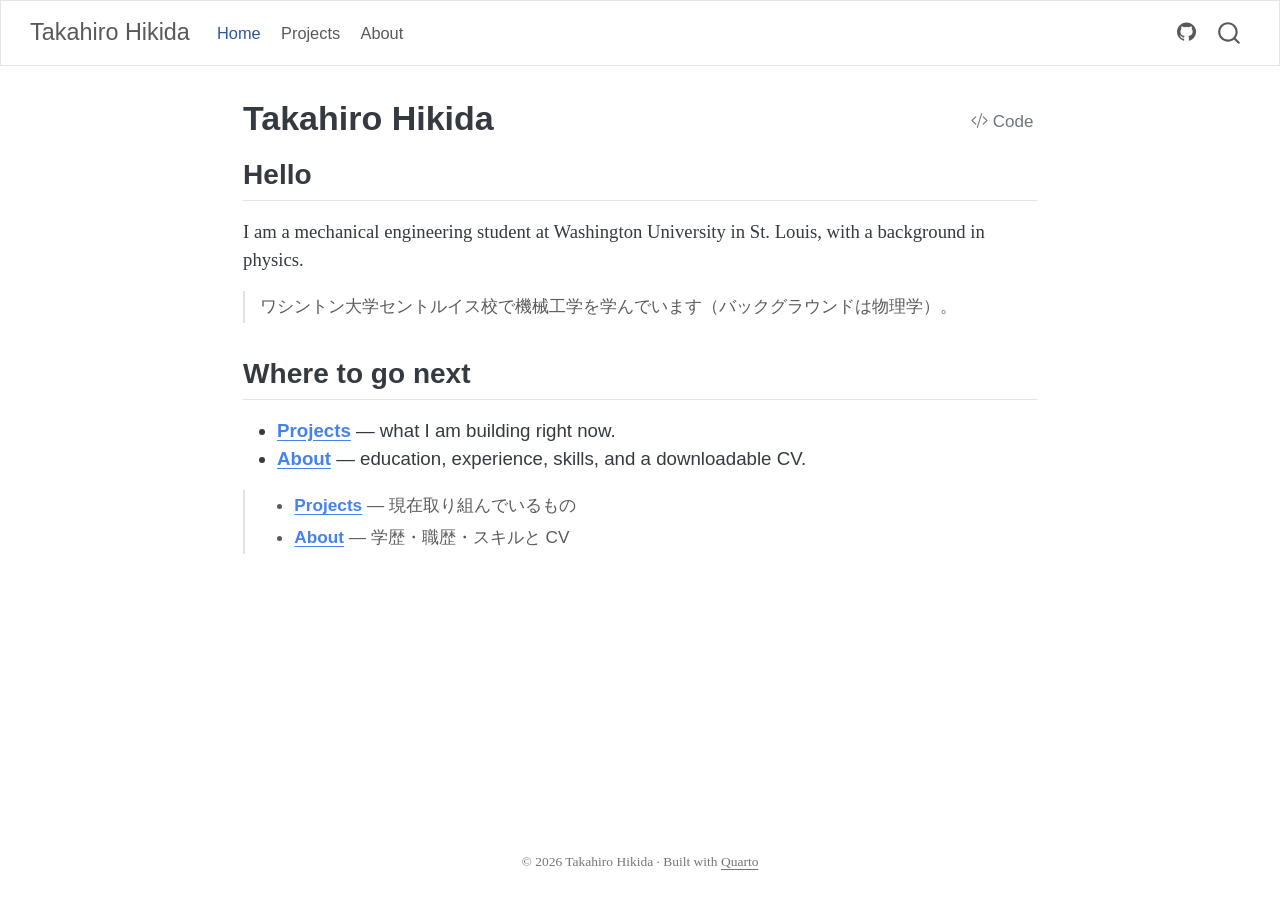
==== commit 6dbf1b07: "Built site for gh-pages" ====
--- a/index.html
+++ b/index.html
@@ -183,17 +183,11 @@
 </header>
 
 
-<div class="lead-definition">
-<p>I build numerical solvers to understand how fluids actually move.</p>
-</div>
-<div class="ja lead-definition-ja">
-<p>流体の動きを理解するために、数値ソルバーを書いています。</p>
-</div>
 <section id="hello" class="level2">
 <h2 class="anchored" data-anchor-id="hello">Hello</h2>
-<p>I am a mechanical engineering student at Washington University in St.&nbsp;Louis, with a background in physics. Outside of coursework, I am writing solvers from scratch — discretizing the governing equations myself, rather than treating a simulation package as a black box, so that every numerical choice is something I can defend.</p>
+<p>I am a mechanical engineering student at Washington University in St.&nbsp;Louis, with a background in physics.</p>
 <div class="ja">
-<p>ワシントン大学セントルイス校で機械工学を学んでいます（バックグラウンドは物理学）。授業の外では、ソルバーを一から書いています。 シミュレーションパッケージをブラックボックスとして使うのではなく、支配方程式の離散化を自分の手で行い、 数値的な選択のひとつひとつを自分の言葉で説明できる状態を目指しています。</p>
+<p>ワシントン大学セントルイス校で機械工学を学んでいます（バックグラウンドは物理学）。</p>
 </div>
 </section>
 <section id="where-to-go-next" class="level2">
@@ -671,36 +665,24 @@
 <span id="cb1-3"><a href="#cb1-3" aria-hidden="true" tabindex="-1"></a><span class="an">toc:</span><span class="co"> false</span></span>
 <span id="cb1-4"><a href="#cb1-4" aria-hidden="true" tabindex="-1"></a><span class="co">---</span></span>
 <span id="cb1-5"><a href="#cb1-5" aria-hidden="true" tabindex="-1"></a></span>
-<span id="cb1-6"><a href="#cb1-6" aria-hidden="true" tabindex="-1"></a>::: {.lead-definition}</span>
-<span id="cb1-7"><a href="#cb1-7" aria-hidden="true" tabindex="-1"></a>I build numerical solvers to understand how fluids actually move.</span>
-<span id="cb1-8"><a href="#cb1-8" aria-hidden="true" tabindex="-1"></a>:::</span>
-<span id="cb1-9"><a href="#cb1-9" aria-hidden="true" tabindex="-1"></a></span>
-<span id="cb1-10"><a href="#cb1-10" aria-hidden="true" tabindex="-1"></a>::: {.ja .lead-definition-ja}</span>
-<span id="cb1-11"><a href="#cb1-11" aria-hidden="true" tabindex="-1"></a>流体の動きを理解するために、数値ソルバーを書いています。</span>
-<span id="cb1-12"><a href="#cb1-12" aria-hidden="true" tabindex="-1"></a>:::</span>
-<span id="cb1-13"><a href="#cb1-13" aria-hidden="true" tabindex="-1"></a></span>
-<span id="cb1-14"><a href="#cb1-14" aria-hidden="true" tabindex="-1"></a><span class="fu">## Hello</span></span>
-<span id="cb1-15"><a href="#cb1-15" aria-hidden="true" tabindex="-1"></a></span>
-<span id="cb1-16"><a href="#cb1-16" aria-hidden="true" tabindex="-1"></a>I am a mechanical engineering student at Washington University in St. Louis,</span>
-<span id="cb1-17"><a href="#cb1-17" aria-hidden="true" tabindex="-1"></a>with a background in physics. Outside of coursework, I am writing solvers from scratch —</span>
-<span id="cb1-18"><a href="#cb1-18" aria-hidden="true" tabindex="-1"></a>discretizing the governing equations myself, rather than treating a simulation</span>
-<span id="cb1-19"><a href="#cb1-19" aria-hidden="true" tabindex="-1"></a>package as a black box, so that every numerical choice is something I can defend.</span>
-<span id="cb1-20"><a href="#cb1-20" aria-hidden="true" tabindex="-1"></a></span>
-<span id="cb1-21"><a href="#cb1-21" aria-hidden="true" tabindex="-1"></a>::: {.ja}</span>
-<span id="cb1-22"><a href="#cb1-22" aria-hidden="true" tabindex="-1"></a>ワシントン大学セントルイス校で機械工学を学んでいます（バックグラウンドは物理学）。授業の外では、ソルバーを一から書いています。</span>
-<span id="cb1-23"><a href="#cb1-23" aria-hidden="true" tabindex="-1"></a>シミュレーションパッケージをブラックボックスとして使うのではなく、支配方程式の離散化を自分の手で行い、</span>
-<span id="cb1-24"><a href="#cb1-24" aria-hidden="true" tabindex="-1"></a>数値的な選択のひとつひとつを自分の言葉で説明できる状態を目指しています。</span>
-<span id="cb1-25"><a href="#cb1-25" aria-hidden="true" tabindex="-1"></a>:::</span>
-<span id="cb1-26"><a href="#cb1-26" aria-hidden="true" tabindex="-1"></a></span>
-<span id="cb1-27"><a href="#cb1-27" aria-hidden="true" tabindex="-1"></a><span class="fu">## Where to go next</span></span>
-<span id="cb1-28"><a href="#cb1-28" aria-hidden="true" tabindex="-1"></a></span>
-<span id="cb1-29"><a href="#cb1-29" aria-hidden="true" tabindex="-1"></a><span class="ss">- </span><span class="co">[</span><span class="ot">**Projects**</span><span class="co">](projects.qmd)</span> — what I am building right now.</span>
-<span id="cb1-30"><a href="#cb1-30" aria-hidden="true" tabindex="-1"></a><span class="ss">- </span><span class="co">[</span><span class="ot">**About**</span><span class="co">](about.qmd)</span> — education, experience, skills, and a downloadable CV.</span>
-<span id="cb1-31"><a href="#cb1-31" aria-hidden="true" tabindex="-1"></a></span>
-<span id="cb1-32"><a href="#cb1-32" aria-hidden="true" tabindex="-1"></a>::: {.ja}</span>
-<span id="cb1-33"><a href="#cb1-33" aria-hidden="true" tabindex="-1"></a><span class="ss">- </span><span class="co">[</span><span class="ot">**Projects**</span><span class="co">](projects.qmd)</span> — 現在取り組んでいるもの</span>
-<span id="cb1-34"><a href="#cb1-34" aria-hidden="true" tabindex="-1"></a><span class="ss">- </span><span class="co">[</span><span class="ot">**About**</span><span class="co">](about.qmd)</span> — 学歴・職歴・スキルと CV</span>
-<span id="cb1-35"><a href="#cb1-35" aria-hidden="true" tabindex="-1"></a>:::</span></code></pre></div><button title="Copy to Clipboard" class="code-copy-button" data-in-quarto-modal=""><i class="bi"></i></button></div>
+<span id="cb1-6"><a href="#cb1-6" aria-hidden="true" tabindex="-1"></a><span class="fu">## Hello</span></span>
+<span id="cb1-7"><a href="#cb1-7" aria-hidden="true" tabindex="-1"></a></span>
+<span id="cb1-8"><a href="#cb1-8" aria-hidden="true" tabindex="-1"></a>I am a mechanical engineering student at Washington University in St. Louis,</span>
+<span id="cb1-9"><a href="#cb1-9" aria-hidden="true" tabindex="-1"></a>with a background in physics.</span>
+<span id="cb1-10"><a href="#cb1-10" aria-hidden="true" tabindex="-1"></a></span>
+<span id="cb1-11"><a href="#cb1-11" aria-hidden="true" tabindex="-1"></a>::: {.ja}</span>
+<span id="cb1-12"><a href="#cb1-12" aria-hidden="true" tabindex="-1"></a>ワシントン大学セントルイス校で機械工学を学んでいます（バックグラウンドは物理学）。</span>
+<span id="cb1-13"><a href="#cb1-13" aria-hidden="true" tabindex="-1"></a>:::</span>
+<span id="cb1-14"><a href="#cb1-14" aria-hidden="true" tabindex="-1"></a></span>
+<span id="cb1-15"><a href="#cb1-15" aria-hidden="true" tabindex="-1"></a><span class="fu">## Where to go next</span></span>
+<span id="cb1-16"><a href="#cb1-16" aria-hidden="true" tabindex="-1"></a></span>
+<span id="cb1-17"><a href="#cb1-17" aria-hidden="true" tabindex="-1"></a><span class="ss">- </span><span class="co">[</span><span class="ot">**Projects**</span><span class="co">](projects.qmd)</span> — what I am building right now.</span>
+<span id="cb1-18"><a href="#cb1-18" aria-hidden="true" tabindex="-1"></a><span class="ss">- </span><span class="co">[</span><span class="ot">**About**</span><span class="co">](about.qmd)</span> — education, experience, skills, and a downloadable CV.</span>
+<span id="cb1-19"><a href="#cb1-19" aria-hidden="true" tabindex="-1"></a></span>
+<span id="cb1-20"><a href="#cb1-20" aria-hidden="true" tabindex="-1"></a>::: {.ja}</span>
+<span id="cb1-21"><a href="#cb1-21" aria-hidden="true" tabindex="-1"></a><span class="ss">- </span><span class="co">[</span><span class="ot">**Projects**</span><span class="co">](projects.qmd)</span> — 現在取り組んでいるもの</span>
+<span id="cb1-22"><a href="#cb1-22" aria-hidden="true" tabindex="-1"></a><span class="ss">- </span><span class="co">[</span><span class="ot">**About**</span><span class="co">](about.qmd)</span> — 学歴・職歴・スキルと CV</span>
+<span id="cb1-23"><a href="#cb1-23" aria-hidden="true" tabindex="-1"></a>:::</span></code></pre></div><button title="Copy to Clipboard" class="code-copy-button" data-in-quarto-modal=""><i class="bi"></i></button></div>
 </div></div></div></div></div>
 </div> <!-- /content -->
 <footer class="footer">
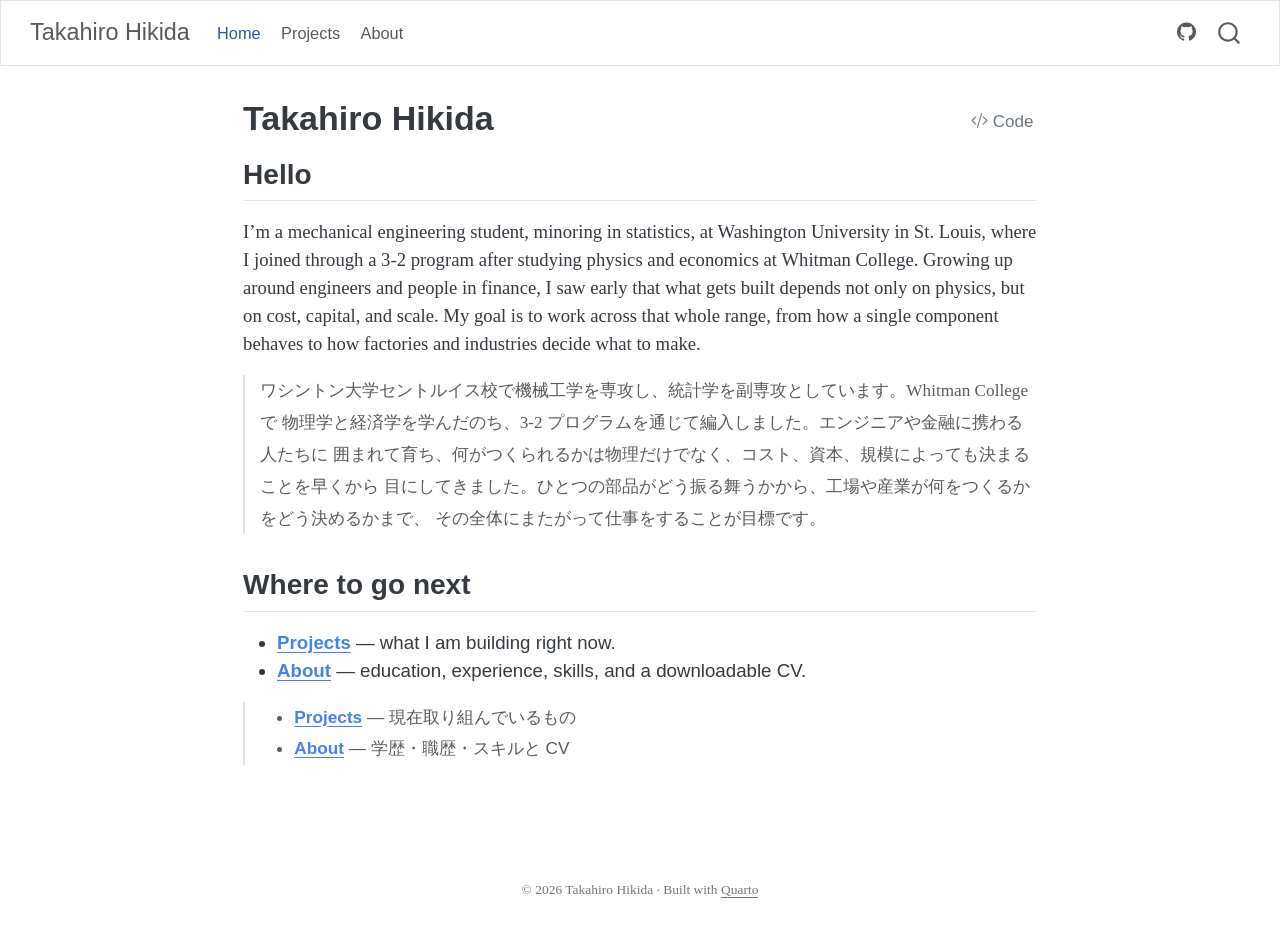
==== commit 21f9ce0c: "Built site for gh-pages" ====
--- a/index.html
+++ b/index.html
@@ -185,9 +185,9 @@
 
 <section id="hello" class="level2">
 <h2 class="anchored" data-anchor-id="hello">Hello</h2>
-<p>I am a mechanical engineering student at Washington University in St.&nbsp;Louis, with a background in physics.</p>
+<p>I’m a mechanical engineering student, minoring in statistics, at Washington University in St.&nbsp;Louis, where I joined through a 3-2 program after studying physics and economics at Whitman College. Growing up around engineers and people in finance, I saw early that what gets built depends not only on physics, but on cost, capital, and scale. My goal is to work across that whole range, from how a single component behaves to how factories and industries decide what to make.</p>
 <div class="ja">
-<p>ワシントン大学セントルイス校で機械工学を学んでいます（バックグラウンドは物理学）。</p>
+<p>ワシントン大学セントルイス校で機械工学を専攻し、統計学を副専攻としています。Whitman College で 物理学と経済学を学んだのち、3-2 プログラムを通じて編入しました。エンジニアや金融に携わる人たちに 囲まれて育ち、何がつくられるかは物理だけでなく、コスト、資本、規模によっても決まることを早くから 目にしてきました。ひとつの部品がどう振る舞うかから、工場や産業が何をつくるかをどう決めるかまで、 その全体にまたがって仕事をすることが目標です。</p>
 </div>
 </section>
 <section id="where-to-go-next" class="level2">
@@ -667,22 +667,30 @@
 <span id="cb1-5"><a href="#cb1-5" aria-hidden="true" tabindex="-1"></a></span>
 <span id="cb1-6"><a href="#cb1-6" aria-hidden="true" tabindex="-1"></a><span class="fu">## Hello</span></span>
 <span id="cb1-7"><a href="#cb1-7" aria-hidden="true" tabindex="-1"></a></span>
-<span id="cb1-8"><a href="#cb1-8" aria-hidden="true" tabindex="-1"></a>I am a mechanical engineering student at Washington University in St. Louis,</span>
-<span id="cb1-9"><a href="#cb1-9" aria-hidden="true" tabindex="-1"></a>with a background in physics.</span>
-<span id="cb1-10"><a href="#cb1-10" aria-hidden="true" tabindex="-1"></a></span>
-<span id="cb1-11"><a href="#cb1-11" aria-hidden="true" tabindex="-1"></a>::: {.ja}</span>
-<span id="cb1-12"><a href="#cb1-12" aria-hidden="true" tabindex="-1"></a>ワシントン大学セントルイス校で機械工学を学んでいます（バックグラウンドは物理学）。</span>
-<span id="cb1-13"><a href="#cb1-13" aria-hidden="true" tabindex="-1"></a>:::</span>
+<span id="cb1-8"><a href="#cb1-8" aria-hidden="true" tabindex="-1"></a>I'm a mechanical engineering student, minoring in statistics, at Washington</span>
+<span id="cb1-9"><a href="#cb1-9" aria-hidden="true" tabindex="-1"></a>University in St. Louis, where I joined through a 3-2 program after studying physics and</span>
+<span id="cb1-10"><a href="#cb1-10" aria-hidden="true" tabindex="-1"></a>economics at Whitman College. Growing up around engineers and people in finance,</span>
+<span id="cb1-11"><a href="#cb1-11" aria-hidden="true" tabindex="-1"></a>I saw early that what gets built depends not only on physics, but on cost,</span>
+<span id="cb1-12"><a href="#cb1-12" aria-hidden="true" tabindex="-1"></a>capital, and scale. My goal is to work across that whole range, from how a single</span>
+<span id="cb1-13"><a href="#cb1-13" aria-hidden="true" tabindex="-1"></a>component behaves to how factories and industries decide what to make.</span>
 <span id="cb1-14"><a href="#cb1-14" aria-hidden="true" tabindex="-1"></a></span>
-<span id="cb1-15"><a href="#cb1-15" aria-hidden="true" tabindex="-1"></a><span class="fu">## Where to go next</span></span>
-<span id="cb1-16"><a href="#cb1-16" aria-hidden="true" tabindex="-1"></a></span>
-<span id="cb1-17"><a href="#cb1-17" aria-hidden="true" tabindex="-1"></a><span class="ss">- </span><span class="co">[</span><span class="ot">**Projects**</span><span class="co">](projects.qmd)</span> — what I am building right now.</span>
-<span id="cb1-18"><a href="#cb1-18" aria-hidden="true" tabindex="-1"></a><span class="ss">- </span><span class="co">[</span><span class="ot">**About**</span><span class="co">](about.qmd)</span> — education, experience, skills, and a downloadable CV.</span>
-<span id="cb1-19"><a href="#cb1-19" aria-hidden="true" tabindex="-1"></a></span>
-<span id="cb1-20"><a href="#cb1-20" aria-hidden="true" tabindex="-1"></a>::: {.ja}</span>
-<span id="cb1-21"><a href="#cb1-21" aria-hidden="true" tabindex="-1"></a><span class="ss">- </span><span class="co">[</span><span class="ot">**Projects**</span><span class="co">](projects.qmd)</span> — 現在取り組んでいるもの</span>
-<span id="cb1-22"><a href="#cb1-22" aria-hidden="true" tabindex="-1"></a><span class="ss">- </span><span class="co">[</span><span class="ot">**About**</span><span class="co">](about.qmd)</span> — 学歴・職歴・スキルと CV</span>
-<span id="cb1-23"><a href="#cb1-23" aria-hidden="true" tabindex="-1"></a>:::</span></code></pre></div><button title="Copy to Clipboard" class="code-copy-button" data-in-quarto-modal=""><i class="bi"></i></button></div>
+<span id="cb1-15"><a href="#cb1-15" aria-hidden="true" tabindex="-1"></a>::: {.ja}</span>
+<span id="cb1-16"><a href="#cb1-16" aria-hidden="true" tabindex="-1"></a>ワシントン大学セントルイス校で機械工学を専攻し、統計学を副専攻としています。Whitman College で</span>
+<span id="cb1-17"><a href="#cb1-17" aria-hidden="true" tabindex="-1"></a>物理学と経済学を学んだのち、3-2 プログラムを通じて編入しました。エンジニアや金融に携わる人たちに</span>
+<span id="cb1-18"><a href="#cb1-18" aria-hidden="true" tabindex="-1"></a>囲まれて育ち、何がつくられるかは物理だけでなく、コスト、資本、規模によっても決まることを早くから</span>
+<span id="cb1-19"><a href="#cb1-19" aria-hidden="true" tabindex="-1"></a>目にしてきました。ひとつの部品がどう振る舞うかから、工場や産業が何をつくるかをどう決めるかまで、</span>
+<span id="cb1-20"><a href="#cb1-20" aria-hidden="true" tabindex="-1"></a>その全体にまたがって仕事をすることが目標です。</span>
+<span id="cb1-21"><a href="#cb1-21" aria-hidden="true" tabindex="-1"></a>:::</span>
+<span id="cb1-22"><a href="#cb1-22" aria-hidden="true" tabindex="-1"></a></span>
+<span id="cb1-23"><a href="#cb1-23" aria-hidden="true" tabindex="-1"></a><span class="fu">## Where to go next</span></span>
+<span id="cb1-24"><a href="#cb1-24" aria-hidden="true" tabindex="-1"></a></span>
+<span id="cb1-25"><a href="#cb1-25" aria-hidden="true" tabindex="-1"></a><span class="ss">- </span><span class="co">[</span><span class="ot">**Projects**</span><span class="co">](projects.qmd)</span> — what I am building right now.</span>
+<span id="cb1-26"><a href="#cb1-26" aria-hidden="true" tabindex="-1"></a><span class="ss">- </span><span class="co">[</span><span class="ot">**About**</span><span class="co">](about.qmd)</span> — education, experience, skills, and a downloadable CV.</span>
+<span id="cb1-27"><a href="#cb1-27" aria-hidden="true" tabindex="-1"></a></span>
+<span id="cb1-28"><a href="#cb1-28" aria-hidden="true" tabindex="-1"></a>::: {.ja}</span>
+<span id="cb1-29"><a href="#cb1-29" aria-hidden="true" tabindex="-1"></a><span class="ss">- </span><span class="co">[</span><span class="ot">**Projects**</span><span class="co">](projects.qmd)</span> — 現在取り組んでいるもの</span>
+<span id="cb1-30"><a href="#cb1-30" aria-hidden="true" tabindex="-1"></a><span class="ss">- </span><span class="co">[</span><span class="ot">**About**</span><span class="co">](about.qmd)</span> — 学歴・職歴・スキルと CV</span>
+<span id="cb1-31"><a href="#cb1-31" aria-hidden="true" tabindex="-1"></a>:::</span></code></pre></div><button title="Copy to Clipboard" class="code-copy-button" data-in-quarto-modal=""><i class="bi"></i></button></div>
 </div></div></div></div></div>
 </div> <!-- /content -->
 <footer class="footer">
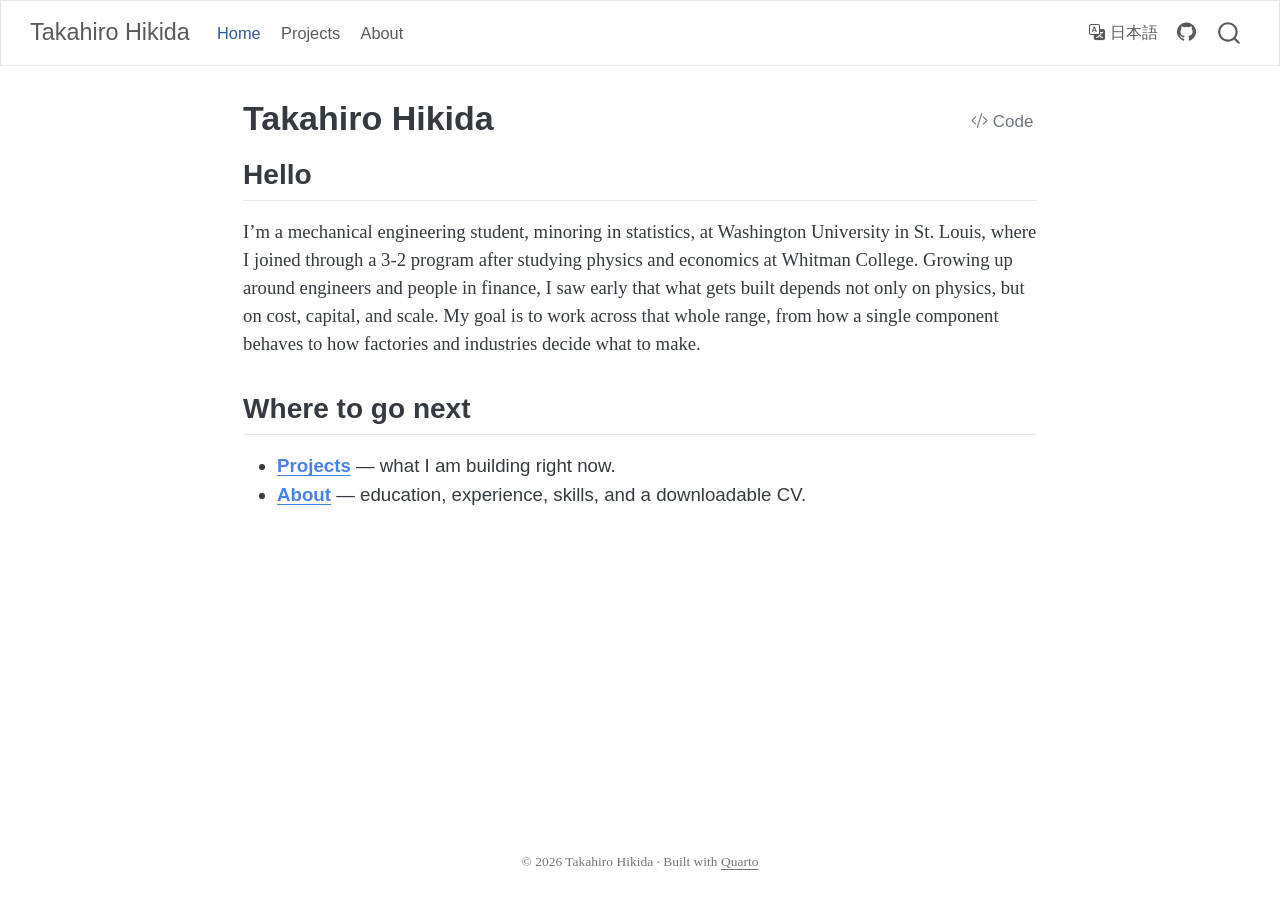
==== commit 769de742: "Built site for gh-pages" ====
--- a/index.html
+++ b/index.html
@@ -2,7 +2,7 @@
 <html xmlns="http://www.w3.org/1999/xhtml" lang="en" xml:lang="en"><head>
 
 <meta charset="utf-8">
-<meta name="generator" content="quarto-1.10.18">
+<meta name="generator" content="quarto-1.10.19">
 
 <meta name="viewport" content="width=device-width, initial-scale=1.0, user-scalable=yes">
 
@@ -77,7 +77,7 @@
 <script src="site_libs/quarto-html/tippy.umd.min.js"></script>
 <script src="site_libs/quarto-html/anchor.min.js"></script>
 <link href="site_libs/quarto-html/tippy.css" rel="stylesheet">
-<link href="site_libs/quarto-html/quarto-syntax-highlighting-64a204ab8560d761af7679ceaba22944.css" rel="stylesheet" id="quarto-text-highlighting-styles">
+<link href="site_libs/quarto-html/quarto-syntax-highlighting-bf27225e3a48a9273f3daa8f8e829971.css" rel="stylesheet" id="quarto-text-highlighting-styles">
 <script src="site_libs/bootstrap/bootstrap.min.js"></script>
 <link href="site_libs/bootstrap/bootstrap-icons.css" rel="stylesheet">
 <link href="site_libs/bootstrap/bootstrap-bd2fbcf52716fee708c0453c73363b80.min.css" rel="stylesheet" append-hash="true" id="quarto-bootstrap" data-mode="light">
@@ -108,6 +108,43 @@
     "search-label": "Search"
   }
 }</script>
+<script>
+// EN <-> JA switch. Every page at <path> has a Japanese twin at ja/<path>.
+// The navbar is shared by both languages, so on Japanese pages its links and
+// labels are rewritten here to point at the ja/ versions.
+document.addEventListener("DOMContentLoaded", function () {
+  var brand = document.querySelector(".navbar-brand");
+  if (!brand) return;
+  var root = new URL(brand.getAttribute("href"), location.href).pathname
+    .replace(/index\.html$/, "");
+  var rel = location.pathname.slice(root.length) || "index.html";
+  if (rel.endsWith("/")) rel += "index.html";
+  var isJa = rel.startsWith("ja/");
+
+  var toggle = document.querySelector(".navbar .nav-link .bi-translate");
+  if (toggle) {
+    toggle = toggle.closest("a");
+    toggle.href = root + (isJa ? rel.slice(3) : "ja/" + rel) + location.hash;
+    toggle.querySelector(".menu-text").textContent = isJa ? "English" : "日本語";
+    toggle.setAttribute("lang", isJa ? "en" : "ja");
+  }
+
+  if (!isJa) return;
+  var labels = { Home: "ホーム", Projects: "プロジェクト", About: "プロフィール" };
+  document.querySelectorAll(".navbar-brand, .navbar .nav-link").forEach(function (a) {
+    if (a === toggle || !a.getAttribute("href")) return;
+    var url = new URL(a.href, location.href);
+    if (url.origin !== location.origin || !url.pathname.startsWith(root)) return;
+    var path = url.pathname.slice(root.length) || "index.html";
+    if (path.startsWith("ja/") || !/(\.html|\/)$/.test(path)) return;
+    a.href = root + "ja/" + path;
+    var text = a.querySelector(".menu-text");
+    if (text && labels[text.textContent.trim()]) {
+      text.textContent = labels[text.textContent.trim()];
+    }
+  });
+});
+</script>
 
 
 <link rel="stylesheet" href="styles.css">
@@ -144,6 +181,11 @@
   </li>  
 </ul>
             <ul class="navbar-nav navbar-nav-scroll ms-auto">
+  <li class="nav-item">
+    <a class="nav-link" href="./ja/index.html"> <i class="bi bi-translate" role="img" aria-label="Switch language / 言語を切り替え">
+</i> 
+<span class="menu-text">日本語</span></a>
+  </li>  
   <li class="nav-item compact">
     <a class="nav-link" href="https://github.com/takahiro-h16"> <i class="bi bi-github" role="img" aria-label="GitHub">
 </i> 
@@ -186,9 +228,6 @@
 <section id="hello" class="level2">
 <h2 class="anchored" data-anchor-id="hello">Hello</h2>
 <p>I’m a mechanical engineering student, minoring in statistics, at Washington University in St.&nbsp;Louis, where I joined through a 3-2 program after studying physics and economics at Whitman College. Growing up around engineers and people in finance, I saw early that what gets built depends not only on physics, but on cost, capital, and scale. My goal is to work across that whole range, from how a single component behaves to how factories and industries decide what to make.</p>
-<div class="ja">
-<p>ワシントン大学セントルイス校で機械工学を専攻し、統計学を副専攻としています。Whitman College で 物理学と経済学を学んだのち、3-2 プログラムを通じて編入しました。エンジニアや金融に携わる人たちに 囲まれて育ち、何がつくられるかは物理だけでなく、コスト、資本、規模によっても決まることを早くから 目にしてきました。ひとつの部品がどう振る舞うかから、工場や産業が何をつくるかをどう決めるかまで、 その全体にまたがって仕事をすることが目標です。</p>
-</div>
 </section>
 <section id="where-to-go-next" class="level2">
 <h2 class="anchored" data-anchor-id="where-to-go-next">Where to go next</h2>
@@ -196,12 +235,6 @@
 <li><a href="./projects.html"><strong>Projects</strong></a> — what I am building right now.</li>
 <li><a href="./about.html"><strong>About</strong></a> — education, experience, skills, and a downloadable CV.</li>
 </ul>
-<div class="ja">
-<ul>
-<li><a href="./projects.html"><strong>Projects</strong></a> — 現在取り組んでいるもの</li>
-<li><a href="./about.html"><strong>About</strong></a> — 学歴・職歴・スキルと CV</li>
-</ul>
-</div>
 
 
 <!-- -->
@@ -674,23 +707,10 @@
 <span id="cb1-12"><a href="#cb1-12" aria-hidden="true" tabindex="-1"></a>capital, and scale. My goal is to work across that whole range, from how a single</span>
 <span id="cb1-13"><a href="#cb1-13" aria-hidden="true" tabindex="-1"></a>component behaves to how factories and industries decide what to make.</span>
 <span id="cb1-14"><a href="#cb1-14" aria-hidden="true" tabindex="-1"></a></span>
-<span id="cb1-15"><a href="#cb1-15" aria-hidden="true" tabindex="-1"></a>::: {.ja}</span>
-<span id="cb1-16"><a href="#cb1-16" aria-hidden="true" tabindex="-1"></a>ワシントン大学セントルイス校で機械工学を専攻し、統計学を副専攻としています。Whitman College で</span>
-<span id="cb1-17"><a href="#cb1-17" aria-hidden="true" tabindex="-1"></a>物理学と経済学を学んだのち、3-2 プログラムを通じて編入しました。エンジニアや金融に携わる人たちに</span>
-<span id="cb1-18"><a href="#cb1-18" aria-hidden="true" tabindex="-1"></a>囲まれて育ち、何がつくられるかは物理だけでなく、コスト、資本、規模によっても決まることを早くから</span>
-<span id="cb1-19"><a href="#cb1-19" aria-hidden="true" tabindex="-1"></a>目にしてきました。ひとつの部品がどう振る舞うかから、工場や産業が何をつくるかをどう決めるかまで、</span>
-<span id="cb1-20"><a href="#cb1-20" aria-hidden="true" tabindex="-1"></a>その全体にまたがって仕事をすることが目標です。</span>
-<span id="cb1-21"><a href="#cb1-21" aria-hidden="true" tabindex="-1"></a>:::</span>
-<span id="cb1-22"><a href="#cb1-22" aria-hidden="true" tabindex="-1"></a></span>
-<span id="cb1-23"><a href="#cb1-23" aria-hidden="true" tabindex="-1"></a><span class="fu">## Where to go next</span></span>
-<span id="cb1-24"><a href="#cb1-24" aria-hidden="true" tabindex="-1"></a></span>
-<span id="cb1-25"><a href="#cb1-25" aria-hidden="true" tabindex="-1"></a><span class="ss">- </span><span class="co">[</span><span class="ot">**Projects**</span><span class="co">](projects.qmd)</span> — what I am building right now.</span>
-<span id="cb1-26"><a href="#cb1-26" aria-hidden="true" tabindex="-1"></a><span class="ss">- </span><span class="co">[</span><span class="ot">**About**</span><span class="co">](about.qmd)</span> — education, experience, skills, and a downloadable CV.</span>
-<span id="cb1-27"><a href="#cb1-27" aria-hidden="true" tabindex="-1"></a></span>
-<span id="cb1-28"><a href="#cb1-28" aria-hidden="true" tabindex="-1"></a>::: {.ja}</span>
-<span id="cb1-29"><a href="#cb1-29" aria-hidden="true" tabindex="-1"></a><span class="ss">- </span><span class="co">[</span><span class="ot">**Projects**</span><span class="co">](projects.qmd)</span> — 現在取り組んでいるもの</span>
-<span id="cb1-30"><a href="#cb1-30" aria-hidden="true" tabindex="-1"></a><span class="ss">- </span><span class="co">[</span><span class="ot">**About**</span><span class="co">](about.qmd)</span> — 学歴・職歴・スキルと CV</span>
-<span id="cb1-31"><a href="#cb1-31" aria-hidden="true" tabindex="-1"></a>:::</span></code></pre></div><button title="Copy to Clipboard" class="code-copy-button" data-in-quarto-modal=""><i class="bi"></i></button></div>
+<span id="cb1-15"><a href="#cb1-15" aria-hidden="true" tabindex="-1"></a><span class="fu">## Where to go next</span></span>
+<span id="cb1-16"><a href="#cb1-16" aria-hidden="true" tabindex="-1"></a></span>
+<span id="cb1-17"><a href="#cb1-17" aria-hidden="true" tabindex="-1"></a><span class="ss">- </span><span class="co">[</span><span class="ot">**Projects**</span><span class="co">](projects.qmd)</span> — what I am building right now.</span>
+<span id="cb1-18"><a href="#cb1-18" aria-hidden="true" tabindex="-1"></a><span class="ss">- </span><span class="co">[</span><span class="ot">**About**</span><span class="co">](about.qmd)</span> — education, experience, skills, and a downloadable CV.</span></code></pre></div><button title="Copy to Clipboard" class="code-copy-button" data-in-quarto-modal=""><i class="bi"></i></button></div>
 </div></div></div></div></div>
 </div> <!-- /content -->
 <footer class="footer">
--- a/site_libs/quarto-html/quarto-syntax-highlighting-bf27225e3a48a9273f3daa8f8e829971.css
+++ b/site_libs/quarto-html/quarto-syntax-highlighting-bf27225e3a48a9273f3daa8f8e829971.css
@@ -0,0 +1,236 @@
+/* quarto syntax highlight colors */
+:root {
+  --quarto-hl-ot-color: #003B4F;
+  --quarto-hl-at-color: #657422;
+  --quarto-hl-ss-color: #20794D;
+  --quarto-hl-an-color: #5E5E5E;
+  --quarto-hl-fu-color: #4758AB;
+  --quarto-hl-st-color: #20794D;
+  --quarto-hl-cf-color: #003B4F;
+  --quarto-hl-op-color: #5E5E5E;
+  --quarto-hl-er-color: #AD0000;
+  --quarto-hl-bn-color: #AD0000;
+  --quarto-hl-al-color: #AD0000;
+  --quarto-hl-va-color: #111111;
+  --quarto-hl-bu-color: inherit;
+  --quarto-hl-ex-color: inherit;
+  --quarto-hl-pp-color: #AD0000;
+  --quarto-hl-in-color: #5E5E5E;
+  --quarto-hl-vs-color: #20794D;
+  --quarto-hl-wa-color: #5E5E5E;
+  --quarto-hl-do-color: #5E5E5E;
+  --quarto-hl-im-color: #00769E;
+  --quarto-hl-ch-color: #20794D;
+  --quarto-hl-dt-color: #AD0000;
+  --quarto-hl-fl-color: #AD0000;
+  --quarto-hl-co-color: #5E5E5E;
+  --quarto-hl-cv-color: #5E5E5E;
+  --quarto-hl-cn-color: #8f5902;
+  --quarto-hl-sc-color: #5E5E5E;
+  --quarto-hl-dv-color: #AD0000;
+  --quarto-hl-kw-color: #003B4F;
+}
+
+/* other quarto variables */
+:root {
+  --quarto-font-monospace: SFMono-Regular, Menlo, Monaco, Consolas, "Liberation Mono", "Courier New", monospace;
+}
+
+/* syntax highlight based on Pandoc's rules */
+pre > code.sourceCode > span {
+  color: #003B4F;
+}
+
+code.sourceCode > span {
+  color: #003B4F;
+}
+
+div.sourceCode,
+div.sourceCode pre.sourceCode {
+  color: #003B4F;
+}
+
+/* Normal */
+code span {
+  color: #003B4F;
+}
+
+/* Alert */
+code span.al {
+  color: #AD0000;
+  font-style: inherit;
+}
+
+/* Annotation */
+code span.an {
+  color: #5E5E5E;
+  font-style: inherit;
+}
+
+/* Attribute */
+code span.at {
+  color: #657422;
+  font-style: inherit;
+}
+
+/* BaseN */
+code span.bn {
+  color: #AD0000;
+  font-style: inherit;
+}
+
+/* BuiltIn */
+code span.bu {
+  font-style: inherit;
+}
+
+/* ControlFlow */
+code span.cf {
+  color: #003B4F;
+  font-weight: bold;
+  font-style: inherit;
+}
+
+/* Char */
+code span.ch {
+  color: #20794D;
+  font-style: inherit;
+}
+
+/* Constant */
+code span.cn {
+  color: #8f5902;
+  font-style: inherit;
+}
+
+/* Comment */
+code span.co {
+  color: #5E5E5E;
+  font-style: inherit;
+}
+
+/* CommentVar */
+code span.cv {
+  color: #5E5E5E;
+  font-style: italic;
+}
+
+/* Documentation */
+code span.do {
+  color: #5E5E5E;
+  font-style: italic;
+}
+
+/* DataType */
+code span.dt {
+  color: #AD0000;
+  font-style: inherit;
+}
+
+/* DecVal */
+code span.dv {
+  color: #AD0000;
+  font-style: inherit;
+}
+
+/* Error */
+code span.er {
+  color: #AD0000;
+  font-style: inherit;
+}
+
+/* Extension */
+code span.ex {
+  font-style: inherit;
+}
+
+/* Float */
+code span.fl {
+  color: #AD0000;
+  font-style: inherit;
+}
+
+/* Function */
+code span.fu {
+  color: #4758AB;
+  font-style: inherit;
+}
+
+/* Import */
+code span.im {
+  color: #00769E;
+  font-style: inherit;
+}
+
+/* Information */
+code span.in {
+  color: #5E5E5E;
+  font-style: inherit;
+}
+
+/* Keyword */
+code span.kw {
+  color: #003B4F;
+  font-weight: bold;
+  font-style: inherit;
+}
+
+/* Operator */
+code span.op {
+  color: #5E5E5E;
+  font-style: inherit;
+}
+
+/* Other */
+code span.ot {
+  color: #003B4F;
+  font-style: inherit;
+}
+
+/* Preprocessor */
+code span.pp {
+  color: #AD0000;
+  font-style: inherit;
+}
+
+/* SpecialChar */
+code span.sc {
+  color: #5E5E5E;
+  font-style: inherit;
+}
+
+/* SpecialString */
+code span.ss {
+  color: #20794D;
+  font-style: inherit;
+}
+
+/* String */
+code span.st {
+  color: #20794D;
+  font-style: inherit;
+}
+
+/* Variable */
+code span.va {
+  color: #111111;
+  font-style: inherit;
+}
+
+/* VerbatimString */
+code span.vs {
+  color: #20794D;
+  font-style: inherit;
+}
+
+/* Warning */
+code span.wa {
+  color: #5E5E5E;
+  font-style: italic;
+}
+
+.prevent-inlining {
+  content: "</";
+}
+
+/*# sourceMappingURL=8be38f48d34c45af72792cbd699585e7.css.map */
--- a/styles.css
+++ b/styles.css
@@ -1,17 +1,7 @@
-/* ---- Bilingual layout -------------------------------------------------- */
-/* Japanese blocks sit under their English counterpart, visually secondary. */
-.ja {
-  font-size: 0.92em;
-  color: #5a5a5a;
+/* ---- Japanese pages (ja/) ---------------------------------------------- */
+html[lang="ja"] body {
   font-family: "Hiragino Sans", "Noto Sans JP", "Yu Gothic", Meiryo, sans-serif;
   line-height: 1.85;
-  border-left: 2px solid #e2e2e2;
-  padding-left: 0.9rem;
-  margin: 0.4rem 0 1.6rem;
-}
-
-.ja > :last-child {
-  margin-bottom: 0;
 }
 
 /* ---- Home page one-line self-definition -------------------------------- */
